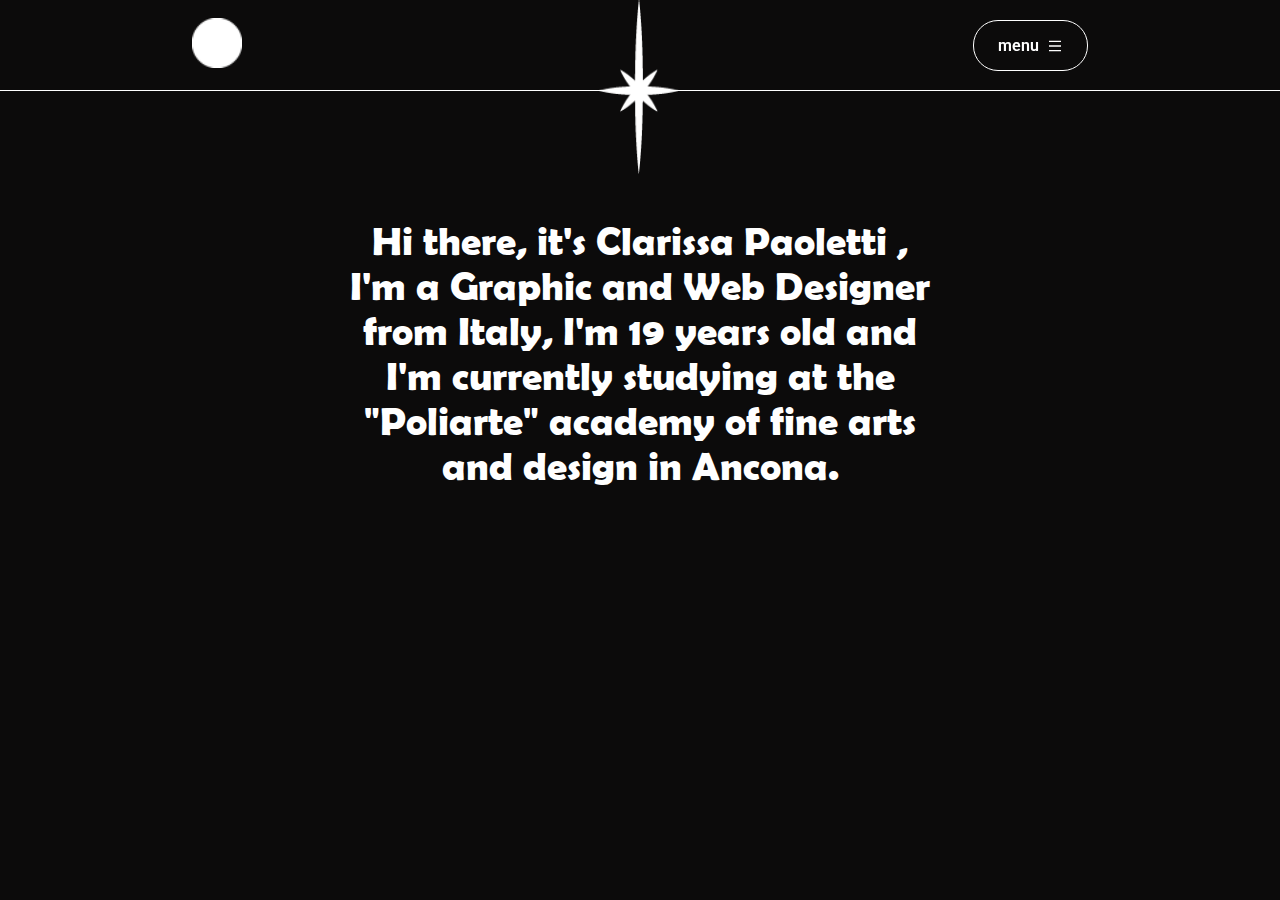
==== about.html @ 239c1c06 "stupid changes" ====
<!DOCTYPE html>
<html lang="en">
<head>
    <meta charset="UTF-8">
    <meta http-equiv="X-UA-Compatible" content="IE=edge">
    <meta name="viewport" content="width=device-width, initial-scale=1.0">
    <link rel="stylesheet" href="css/cissy.css" /> 
    <link rel="stylesheet" href="css/button.css" />     
    <link rel="preconnect" href="https://fonts.googleapis.com">
    <link rel="preconnect" href="https://fonts.gstatic.com" crossorigin>
    <link href="https://fonts.googleapis.com/css2?family=Montserrat:wght@300&family=Roboto:wght@300&display=swap" rel="stylesheet">
    <title>About me</title>
</head>
<nav class="navv">
    <nav class="navbar">
        <div class="logod">
            <a href="index.html">
                <img class="logo" src="images/Risorsa 2.png" alt="logo">
            </a>
        </div>
        <img class="star" src="images/Risorsa 1.png" alt="star">
        <button class="button-28 menu-icon">
            <a class="menu">menu</a>  
            <svg class="burger" xmlns="http://www.w3.org/2000/svg" viewBox="0 0 24 24" width="16" height="16">
                <path d="M3 4H21V6H3V4ZM3 11H21V13H3V11ZM3 18H21V20H3V18Z" fill="rgba(255,255,255,1)"></path>
            </svg>
            <svg class="x" xmlns="http://www.w3.org/2000/svg" viewBox="0 0 24 24" width="19" height="19">
                <path d="M12.0007 10.5865L16.9504 5.63672L18.3646 7.05093L13.4149 12.0007L18.3646 16.9504L16.9504 18.3646L12.0007 13.4149L7.05093 18.3646L5.63672 16.9504L10.5865 12.0007L5.63672 7.05093L7.05093 5.63672L12.0007 10.5865Z" fill="rgba(255,255,255,1)"></path>
            </svg>
        </button>
    </nav>
</nav>   
<body>
    <div class="categories">
        <a href="about.html">
            <img class="cat-images" src="images/about me.png" alt="">
        </a>
        <img class="star2" src="images/Risorsa 1.png" alt="">
        <img class="cat-images" src="images/photography.png" alt="">
        <img class="star2" src="images/Risorsa 1.png" alt="">
        <img class="cat-images" src="images/design_art.png" alt="">
    </div>
<div class="description">
    <h1 class="desc">
        Hi there, it's Clarissa Paoletti  , I'm a Graphic and Web Designer
        from Italy, I'm 19 years old and
        I'm currently studying at the "Poliarte" academy of fine arts and design in Ancona. 
    </h1>
</div>
<script src="js/cissy.js"></script>
</body>
</html>
---- css/cissy.css ----
@font-face {
    font-family: 'berlin';
    src: url(../fonts/Berlin\ Sans\ FB\ Demi\ Bold.ttf);
}
body{
    background-color: #0C0B0B;
    margin: 0;
    color: white;
    overflow: hidden;
}
.navv{
    border-bottom:1px solid white;
    transition: opacity 1s ease-in-out;
    animation: slide-up 0.5s ease-in-out forwards;
}
.navv.active{
    border-bottom: none;
    transform: translateY(100%);
}
.navbar{
    display: flex;
    justify-content: space-between;
    height: 90px;
    margin-left: 12em;
    margin-right: 12em;
}
.logod{
    width: 113.69px;
    display: flex;
    align-self: center;
}
.logo{
    width: 50px;
    height: 50px;
    align-self: center;
}
.star{
    position: relative;
    height: 174px;
    width: 80px;
    justify-self: center;
    animation: slide-up 0.5s ease-in-out forwards;
}
.star.active{
    display: none;
    transform: translateY(100%); 
}

@keyframes slide-up {
    from {
      opacity: 0;
      transform: translateY(100%); /* Start offscreen */
    }
    to {
      opacity: 1;
      transform: translateY(0); /* Move to original position */
    }
  }
.menu{
    display: flex;
    justify-content: center;
    align-items: center;
    transition: transform 0.3s ease;
    animation: slide-up 0.3s ease-in-out forwards; 

}
.menu.active{
    /* transform: rotate(360deg); */
    animation: slide-down 0.3s ease-in-out forwards; 
    transition: transform 0.3s ease;


}
.button-28{
   display: flex !important;
   align-items: center;
   justify-content: center;
   gap: 0.5em;
   /* width: 113px; */
}
.burger{
    fill: black;
    animation: slide-up 0.3s ease-in-out forwards; 
}
.menu-icon.active .burger {
    display: none;
    transition: transform 0.3s ease;
}

.menu-icon.active .x {
    display: inline;
    animation: slide-down 0.3s ease-in-out forwards; 

}
.menu-icon .x{
    display: none;
    transition: transform 0.3s ease;

}


.categories{
    display: none;
    opacity: 0; 
    transform: translateY(-100%);
}

.categories.active{
    position: relative;
    display: flex !important;
    justify-content: center;
    align-items: center;
    gap: 1em;
    margin-top: 2em;
    margin-right: 5em;
    margin-left: 5em;
    cursor:pointer;
    animation: slide-down 1s ease-in-out forwards; 
}

@keyframes slide-down {
    from {
      opacity: 0;
      transform: translateY(-100%);
    }
    to {
      opacity: 1;
      transform: translateY(0);
    }
  }

.cat-images{
    width: 230px;
    height: 550px;
    overflow: hidden;
  transition: transform 0.3s ease-in-out;
}
.cat-images:hover{
    transform: translateY(-30px);
}



.big-logo{
    display: flex;
    justify-content: center;
    align-items: center;
    margin-top: 8em;
    animation: slide-up 1s ease-in-out forwards; 

}
.big-logo.active{
    display: none;
    transform: translateX(-100%);

}

.wrapper{
    display: flex;
    align-items: center;
    justify-content: center;
    margin-top: 7em;
}
.box{
    background: url(../images/DALL·E\ 2023-06-03\ 21.56.06\ -\ wall.png);
    -webkit-backgroud-size:cover;
    background-size: cover;
    background-position: center center;
    height: 400px;
    width: 400px;
    box-shadow: 0 20px 5px 5px rgba(0, 0, 0, 0.2);
    animation: animate 5s ease-in-out infinite;
}

.clari:hover{
    cursor: pointer;
}

.description{
    display: flex;
    justify-content: center;
    align-items: center;
    margin: 5em;
    font-family: 'berlin';
    text-align: center;
    margin-left: 17em ;
    margin-right: 17em ;
    font-size: 20px;
}
@keyframes animate {
    0%{
        border-radius: 60% 40% 30% 70%/60% 30% 70% 40%;
    }
    50%{
        border-radius: 30% 60% 70% 40%/50% 60% 30% 60%;
    }
    100%{
        border-radius: 60% 40% 30% 70%/60% 30% 70% 40%;
    }
}


@media screen and (max-width: 900px) {
    .navbar{
        margin-left: 6em;
        margin-right: 6em;
    }
}
@media screen and (max-width: 650px) {
    .navbar{
        margin-left: 4em;
        margin-right: 4em;
    }
}
@media screen and (max-width: 450px) {
    .navbar{
        margin-left: 3em;
        margin-right: 3em;
    }
    .menu{
        display: none;
    }
    .logod{
        width: 66px;
    }
    .button-28{
        width: 66px;
    }
    .clari{
        width: 350px;
        margin-top: 8em;
    }
    .star2{
        display: none;
    }
    .cat-images{
        width: 100px;
        height: 250px;
    }
    .categories.active{
        margin: 0;
        margin-top: 8em;
    }
}
---- css/button.css ----
.button-28 {
    appearance: none;
    background-color: transparent;
    border: 1px solid white;
    border-radius: 25px ;
    box-sizing: border-box;
    color: white;
    cursor: pointer;
    display: inline-block;
    font-family:'Roboto';
    font-size: 16px;
    font-weight: 600;
    line-height: normal;
    margin: 0;
    outline: none;
    padding: 15px 24px;
    text-align: center;
    text-decoration: none;
    transition: all 300ms cubic-bezier(.23, 1, 0.32, 1);
    user-select: none;
    -webkit-user-select: none;
    touch-action: manipulation;
    will-change: transform;
    align-self: center;
  }
  
  .button-28:disabled {
    pointer-events: none;
  }
  
  .button-28:hover {
    color: #fff;
    background-color: #1A1A1A;
    box-shadow: rgba(0, 0, 0, 0.25) 0 8px 15px;
    transform: translateY(-2px);
  }
  
  .button-28:active {
    box-shadow: none;
    transform: translateY(0);
  }
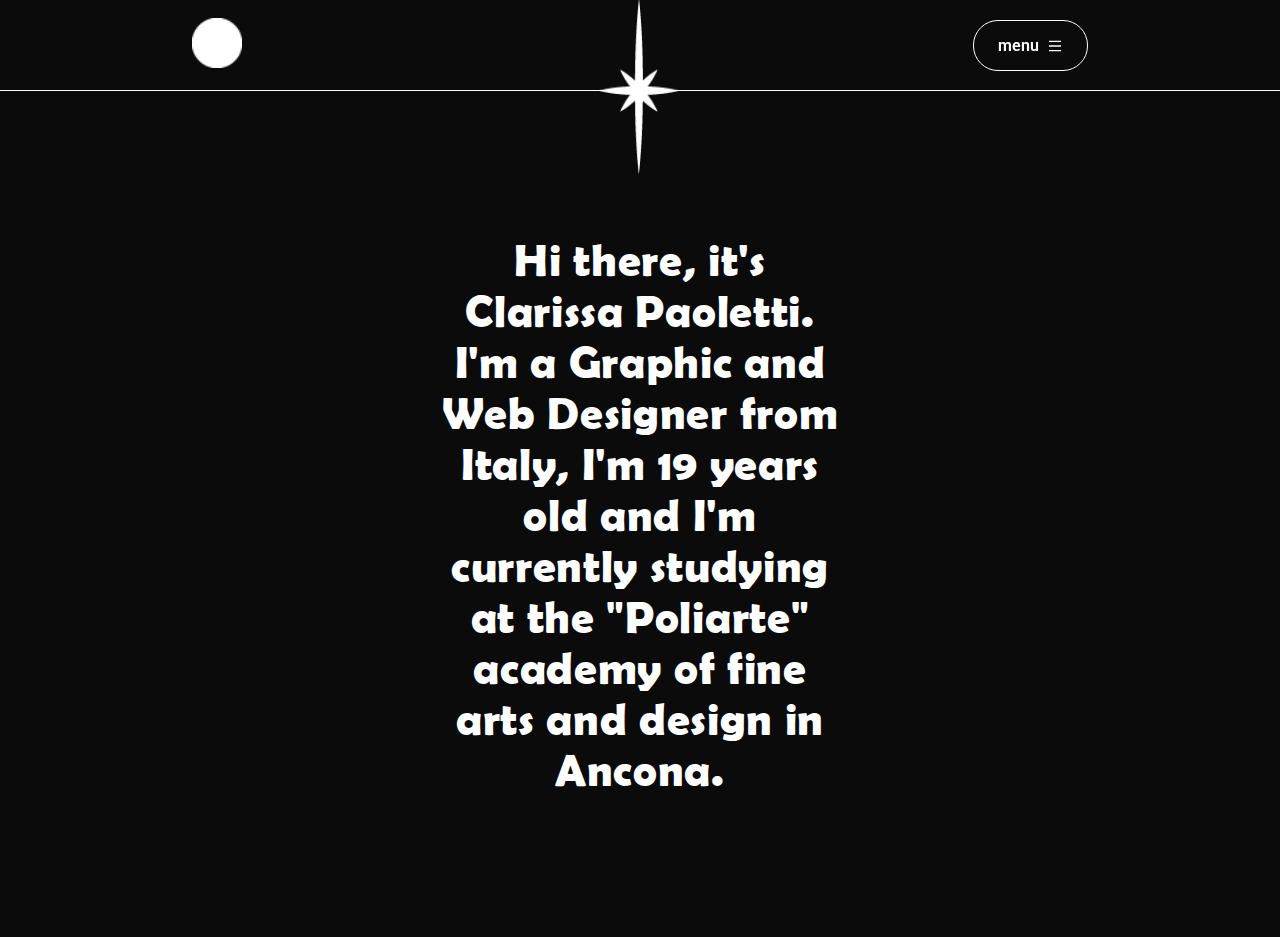
==== commit 0cc3d4f0: "cum" ====
--- a/about.html
+++ b/about.html
@@ -42,7 +42,7 @@
     </div>
 <div class="description">
     <h1 class="desc">
-        Hi there, it's Clarissa Paoletti  , I'm a Graphic and Web Designer
+        Hi there, it's Clarissa Paoletti. I'm a Graphic and Web Designer
         from Italy, I'm 19 years old and
         I'm currently studying at the "Poliarte" academy of fine arts and design in Ancona. 
     </h1>
--- a/css/cissy.css
+++ b/css/cissy.css
@@ -183,9 +183,10 @@
     margin: 5em;
     font-family: 'berlin';
     text-align: center;
-    margin-left: 17em ;
-    margin-right: 17em ;
-    font-size: 20px;
+    margin-left: 19.1em ;
+    margin-right: 19.1em ;
+    font-size: 22.5px;
+    letter-spacing: 0.03em;
 }
 @keyframes animate {
     0%{
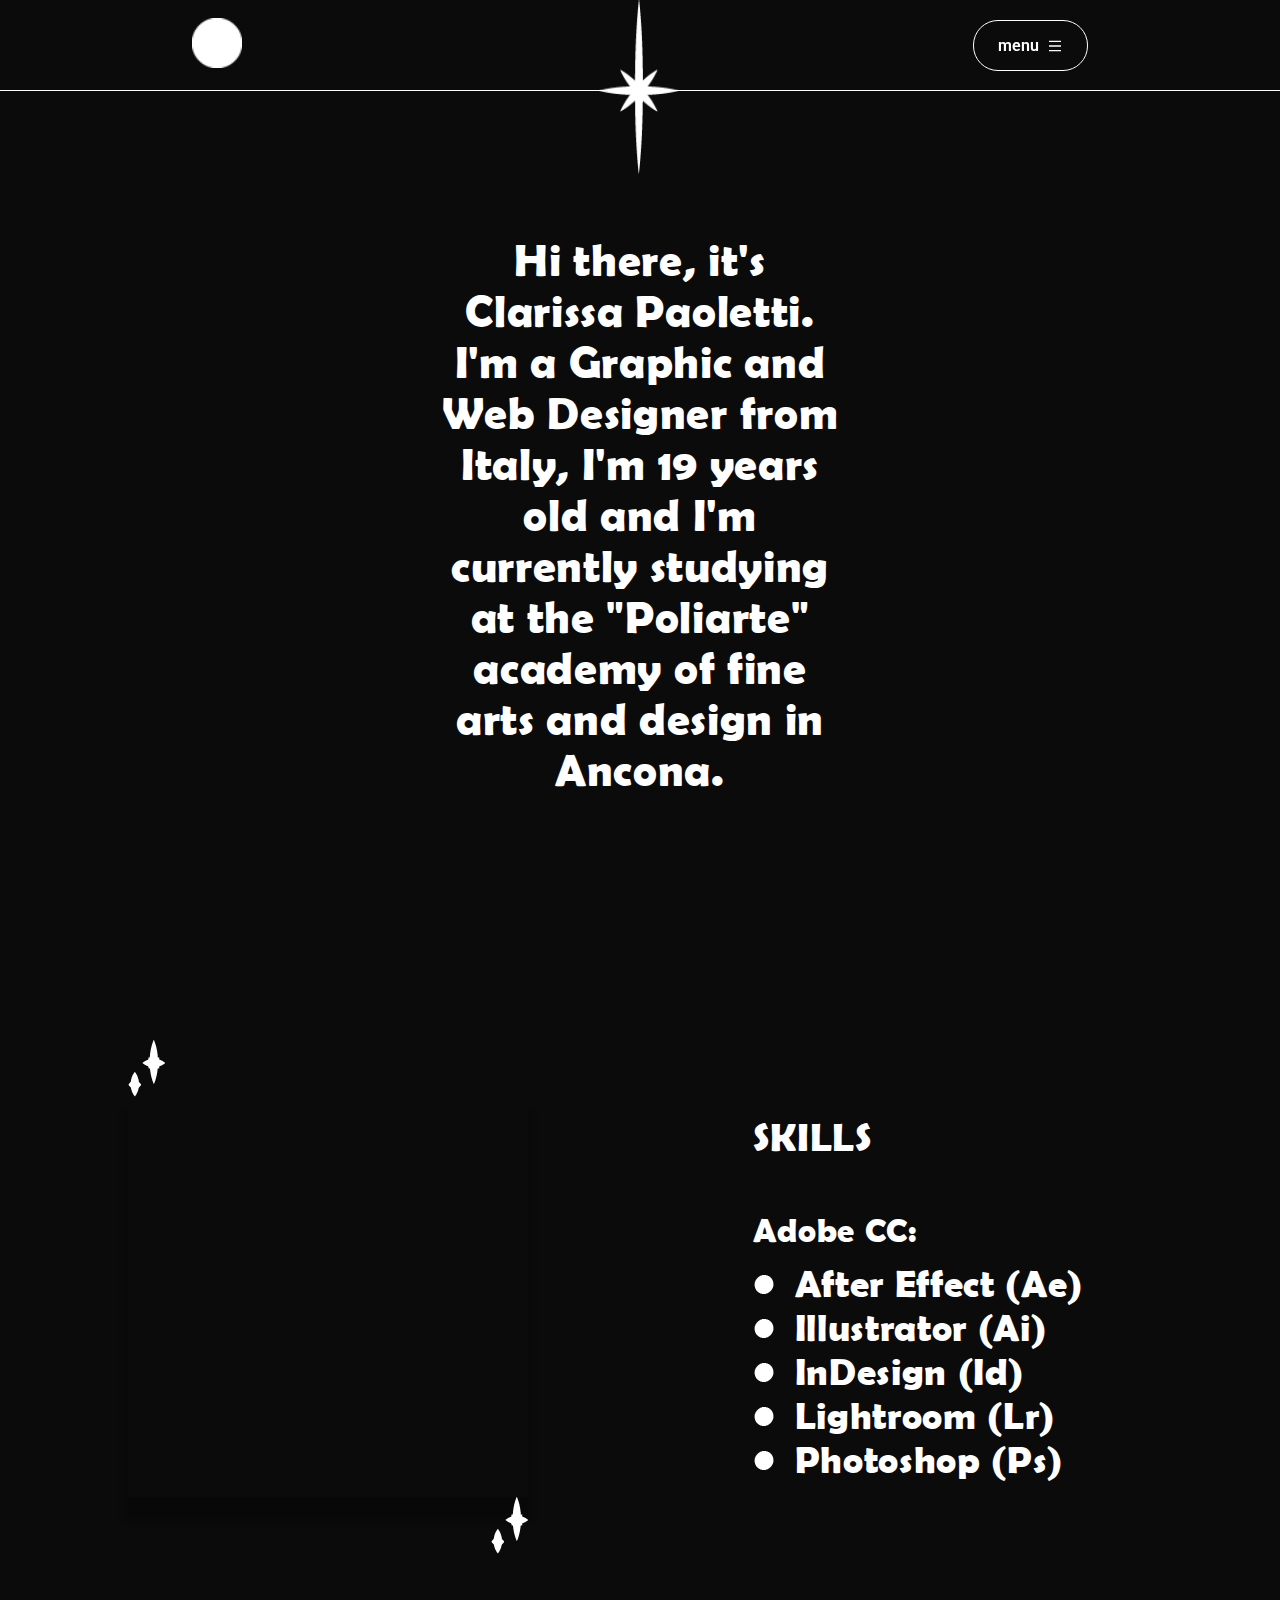
==== commit 829c6c96: "sdfsd" ====
--- a/about.html
+++ b/about.html
@@ -46,6 +46,41 @@
         from Italy, I'm 19 years old and
         I'm currently studying at the "Poliarte" academy of fine arts and design in Ancona. 
     </h1>
+    <div class="details">
+        <div class="wrapper">
+            <img src="images/Risorsa 8.png" class="little-star1">
+            <div class="box"></div>
+            <img src="images/Risorsa 8.png" class="little-star2">
+        </div>
+        <div class="detail">
+            <h1 class="nomargin skills">SKILLS</h1>
+            <h2 class="nomargin">Adobe CC:</h2>
+            <div class="list">
+                <div class="ae">
+                    <img src="images/Risorsa 11.png" alt="">
+                    <h4 class="nomargin">After Effect (Ae) </h4>
+                </div>
+                <div class="ae">
+                    <img src="images/Risorsa 11.png" alt="">
+                    <h4 class="nomargin">Illustrator (Ai)</h4>
+                </div>
+                <div class="ae">
+                    <img src="images/Risorsa 11.png" alt="">
+                    <h4 class="nomargin">InDesign (Id)</h4>
+                </div>
+                <div class="ae">
+                    <img src="images/Risorsa 11.png" alt="">
+                    <h4 class="nomargin">Lightroom (Lr)</h4>
+                </div>
+                <div class="ae">
+                    <img src="images/Risorsa 11.png" alt="">
+                    <h4 class="nomargin">Photoshop (Ps)</h4>
+                </div>
+
+            </div>
+        </div>
+
+    </div>
 </div>
 <script src="js/cissy.js"></script>
 </body>
--- a/css/cissy.css
+++ b/css/cissy.css
@@ -6,7 +6,7 @@
     background-color: #0C0B0B;
     margin: 0;
     color: white;
-    overflow: hidden;
+    /* overflow: hidden; */
 }
 .navv{
     border-bottom:1px solid white;
@@ -159,7 +159,7 @@
     display: flex;
     align-items: center;
     justify-content: center;
-    margin-top: 7em;
+    flex-direction: column;
 }
 .box{
     background: url(../images/DALL·E\ 2023-06-03\ 21.56.06\ -\ wall.png);
@@ -174,10 +174,12 @@
 
 .clari:hover{
     cursor: pointer;
+
 }
 
 .description{
     display: flex;
+    flex-direction: column;
     justify-content: center;
     align-items: center;
     margin: 5em;
@@ -187,7 +189,9 @@
     margin-right: 19.1em ;
     font-size: 22.5px;
     letter-spacing: 0.03em;
-}
+    
+}
+
 @keyframes animate {
     0%{
         border-radius: 60% 40% 30% 70%/60% 30% 70% 40%;
@@ -200,6 +204,49 @@
     }
 }
 
+.details{
+    display: flex;
+    /* background-color: blue; */
+    justify-content: center;
+    align-items: center;
+    gap: 10em;
+    margin-top: 7em;
+    height: 70vh;
+}
+.detail{
+    /* background-color: red; */
+    display: flex;
+    flex-direction: column;
+    justify-content: center;
+    align-items: left;
+    gap: 0.5em;
+    text-align: left;
+    min-width: 400px;
+}
+.nomargin{
+    margin: 0;
+    padding: 0;
+}
+.little-star1{
+    align-self: first baseline;
+}
+.little-star2{
+    align-self: last baseline;
+}
+.skills{
+    margin-bottom: 1em;
+    font-size: 40px;
+}
+.list{
+    display: flex;
+    flex-direction: column;
+}
+.ae{
+    display: flex;
+    align-items: center;
+    gap: 0.5em; 
+    font-size: 38px;   
+}
 
 @media screen and (max-width: 900px) {
     .navbar{
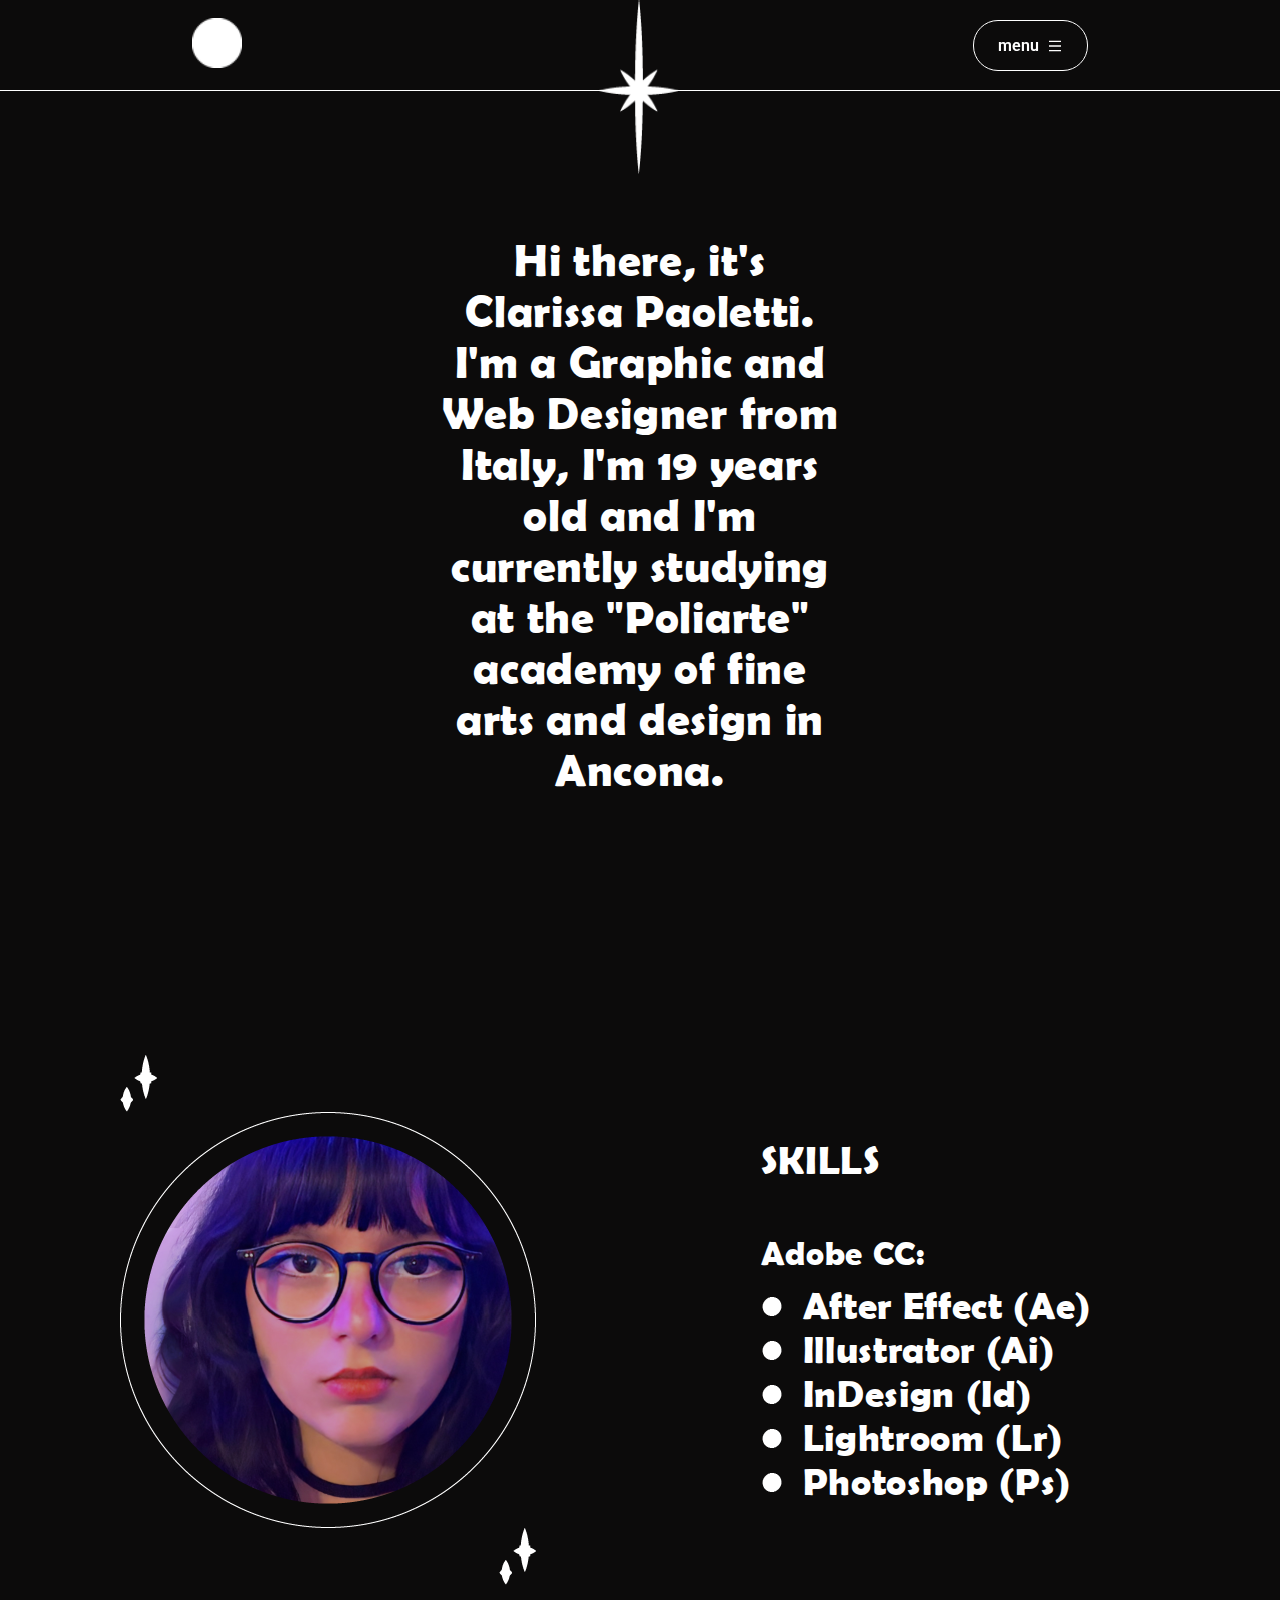
==== commit 6b878bdf: "psycho" ====
--- a/about.html
+++ b/about.html
@@ -49,7 +49,8 @@
     <div class="details">
         <div class="wrapper">
             <img src="images/Risorsa 8.png" class="little-star1">
-            <div class="box"></div>
+            <!-- <div class="box"></div> -->
+            <img src="images/Risorsa 10 (2).png" alt="">
             <img src="images/Risorsa 8.png" class="little-star2">
         </div>
         <div class="detail">
--- a/css/cissy.css
+++ b/css/cissy.css
@@ -162,7 +162,7 @@
     flex-direction: column;
 }
 .box{
-    background: url(../images/DALL·E\ 2023-06-03\ 21.56.06\ -\ wall.png);
+    background: url(../images/cissy.jpg);
     -webkit-backgroud-size:cover;
     background-size: cover;
     background-position: center center;
@@ -210,7 +210,7 @@
     justify-content: center;
     align-items: center;
     gap: 10em;
-    margin-top: 7em;
+    margin-top: 8em;
     height: 70vh;
 }
 .detail{
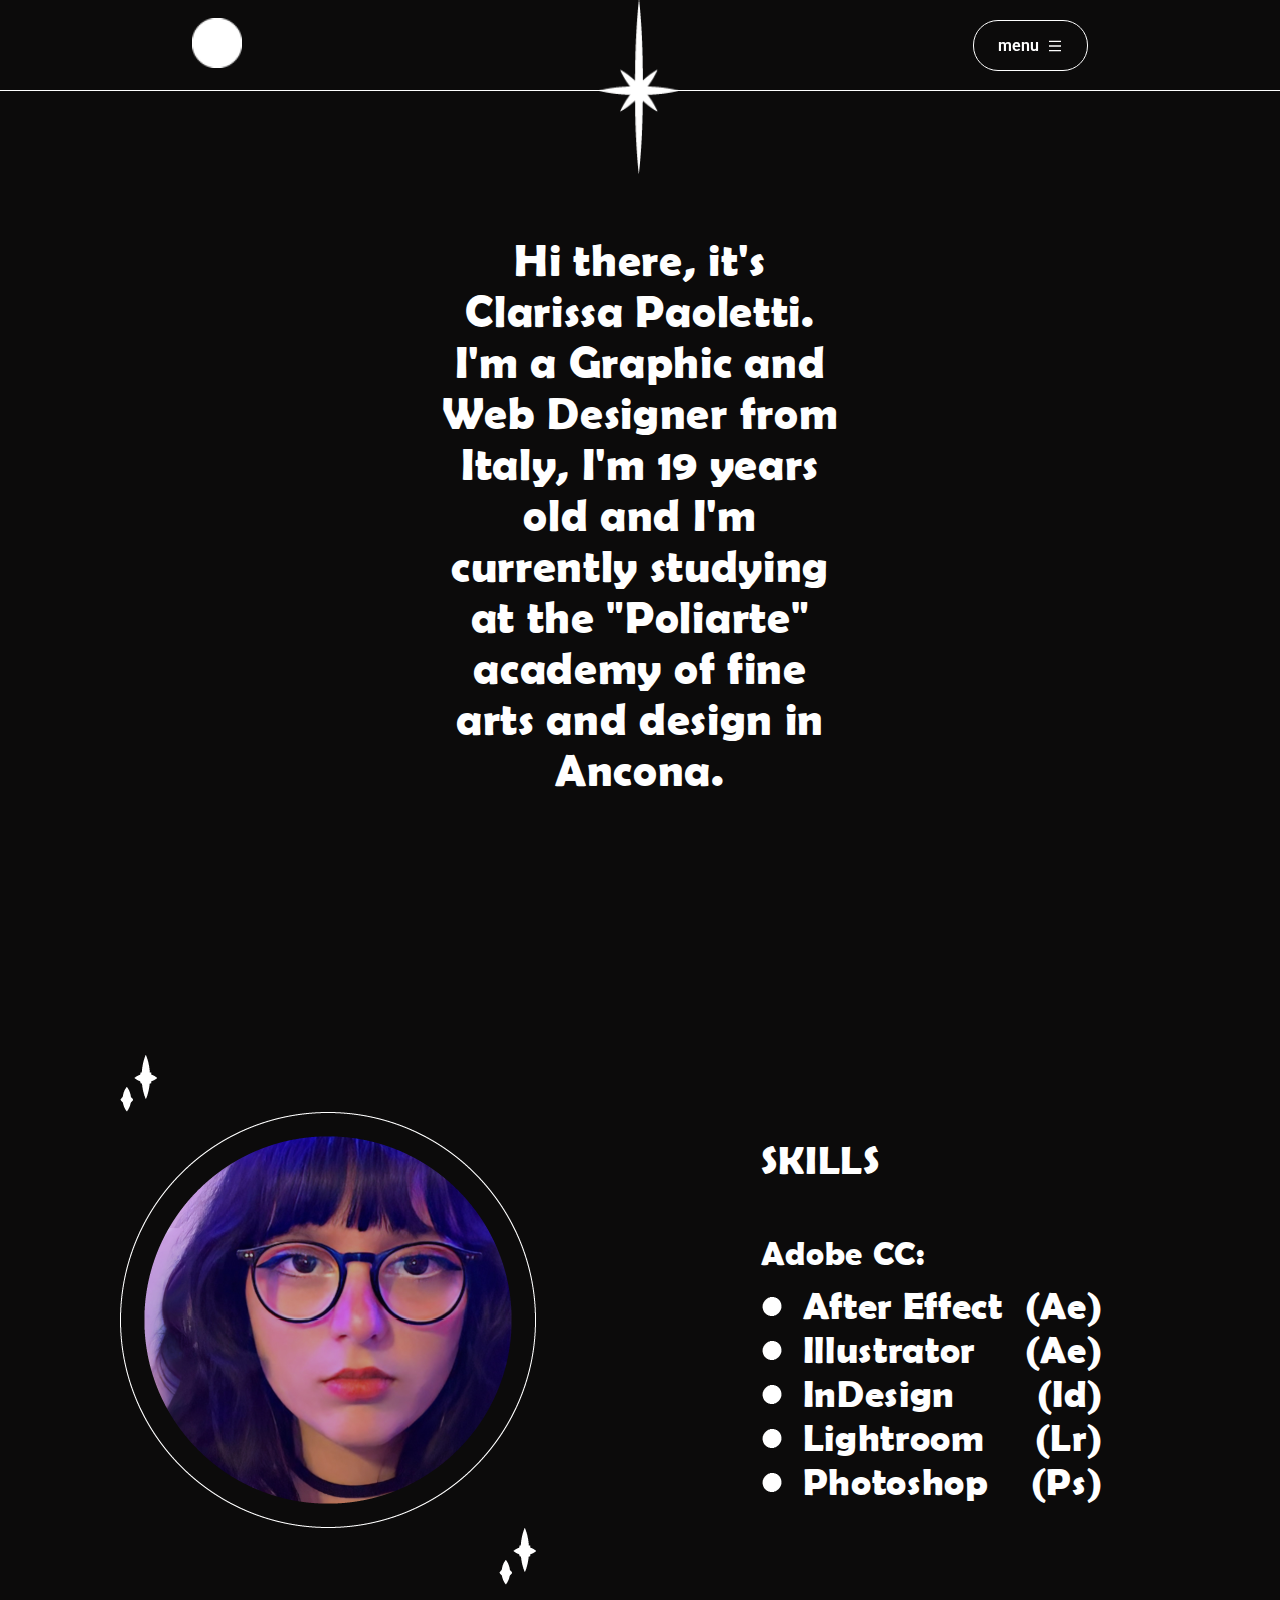
==== commit 14fe9008: "fix" ====
--- a/about.html
+++ b/about.html
@@ -59,23 +59,38 @@
             <div class="list">
                 <div class="ae">
                     <img src="images/Risorsa 11.png" alt="">
-                    <h4 class="nomargin">After Effect (Ae) </h4>
+                    <div class="skill">
+                        <h4 class="nomargin ">After Effect  </h4>
+                        <h4 class="nomargin ">(Ae)</h4>
+                    </div>
                 </div>
                 <div class="ae">
                     <img src="images/Risorsa 11.png" alt="">
-                    <h4 class="nomargin">Illustrator (Ai)</h4>
+                    <div class="skill">
+                        <h4 class="nomargin ">Illustrator</h4>
+                        <h4 class="nomargin ">(Ae)</h4>
+                    </div>
                 </div>
                 <div class="ae">
                     <img src="images/Risorsa 11.png" alt="">
-                    <h4 class="nomargin">InDesign (Id)</h4>
+                    <div class="skill">
+                        <h4 class="nomargin ">InDesign</h4>
+                        <h4 class="nomargin ">(Id)</h4>
+                    </div>
                 </div>
                 <div class="ae">
                     <img src="images/Risorsa 11.png" alt="">
-                    <h4 class="nomargin">Lightroom (Lr)</h4>
+                    <div class="skill">
+                        <h4 class="nomargin ">Lightroom</h4>
+                        <h4 class="nomargin ">(Lr)</h4>
+                    </div>
                 </div>
                 <div class="ae">
                     <img src="images/Risorsa 11.png" alt="">
-                    <h4 class="nomargin">Photoshop (Ps)</h4>
+                    <div class="skill">
+                        <h4 class="nomargin ">Photoshop</h4>
+                        <h4 class="nomargin ">(Ps)</h4>
+                    </div>
                 </div>
 
             </div>
--- a/css/cissy.css
+++ b/css/cissy.css
@@ -192,6 +192,8 @@
     
 }
 
+
+
 @keyframes animate {
     0%{
         border-radius: 60% 40% 30% 70%/60% 30% 70% 40%;
@@ -244,8 +246,13 @@
 .ae{
     display: flex;
     align-items: center;
-    gap: 0.5em; 
     font-size: 38px;   
+    gap: 0.5em;
+}
+.skill{
+    display: flex;
+    justify-content: space-between;
+    width: 300px;
 }
 
 @media screen and (max-width: 900px) {
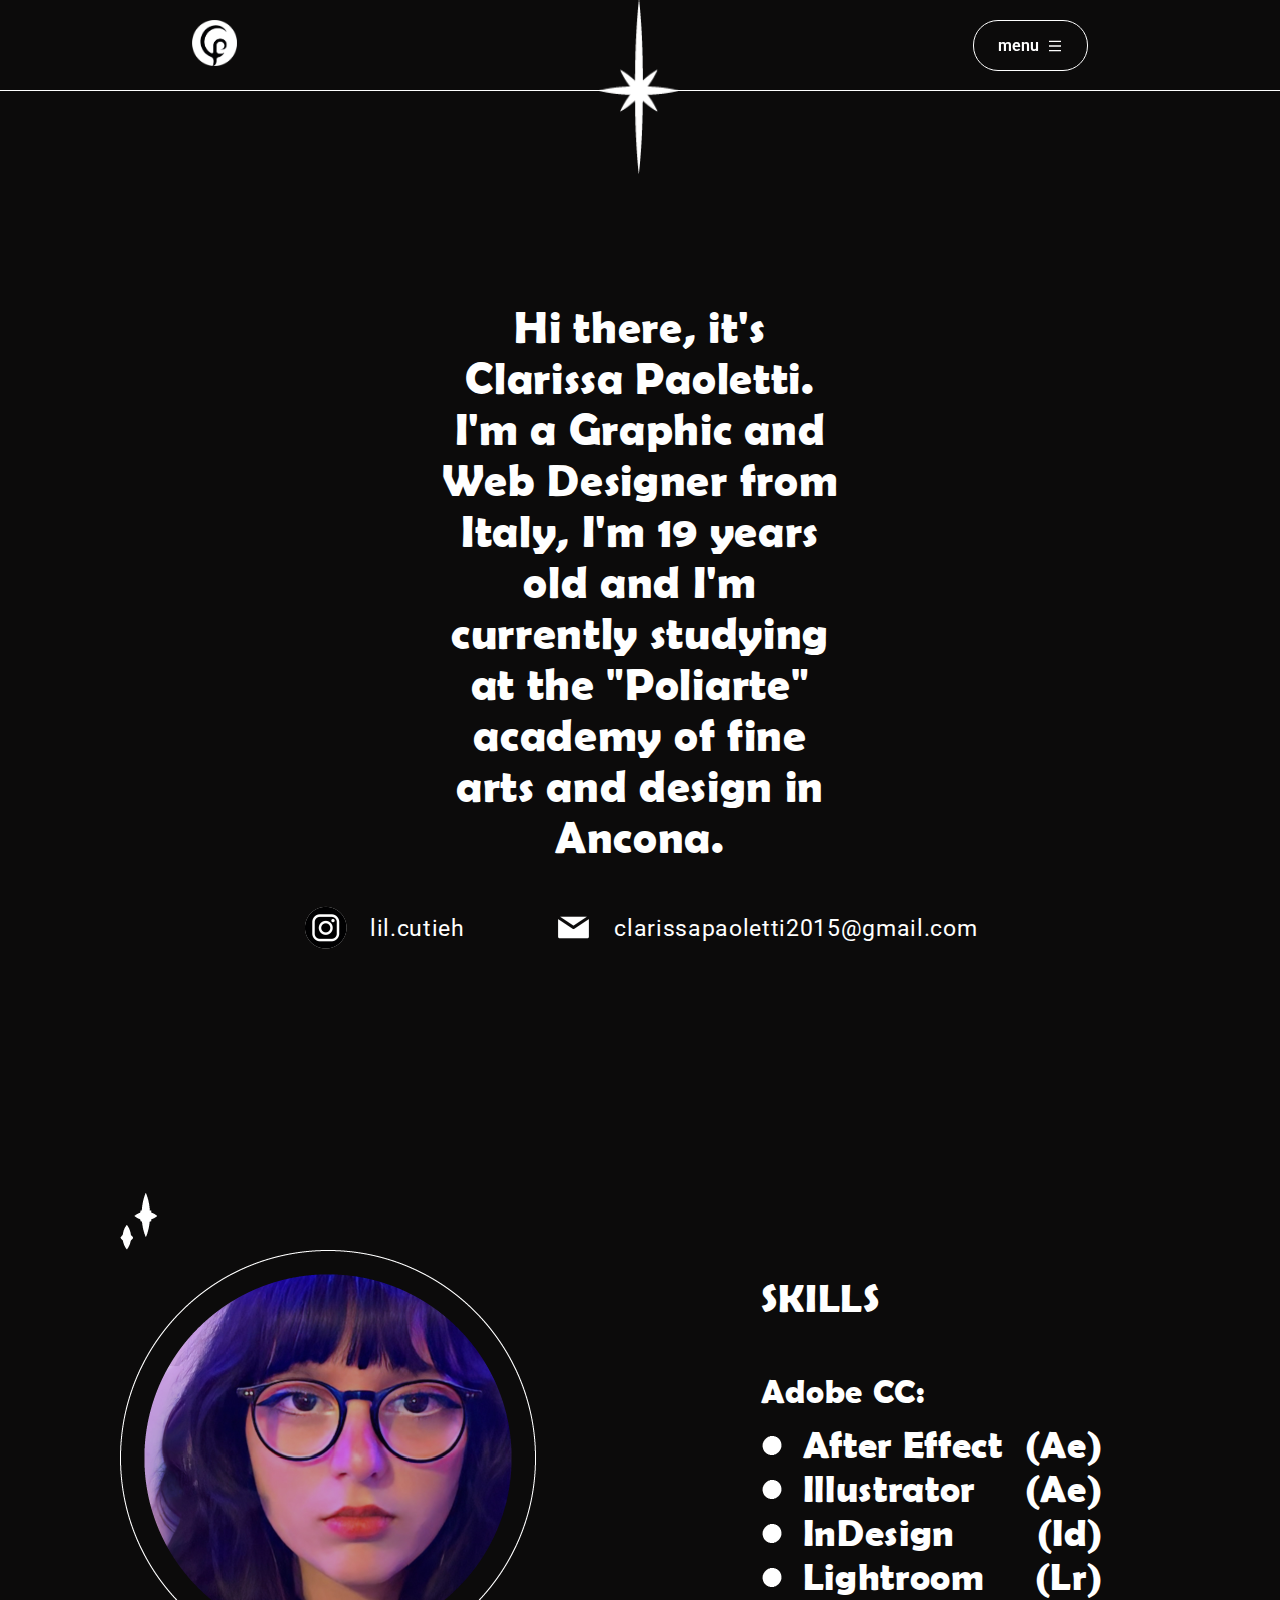
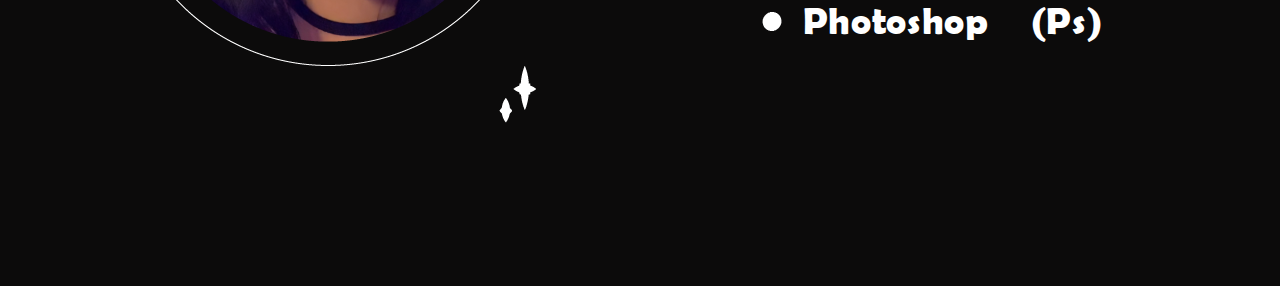
==== commit 73eac166: "socials" ====
--- a/about.html
+++ b/about.html
@@ -15,19 +15,25 @@
     <nav class="navbar">
         <div class="logod">
             <a href="index.html">
-                <img class="logo" src="images/Risorsa 2.png" alt="logo">
+                <img class="logo" src="images/Risorsa 13.png" alt="logo">
             </a>
         </div>
         <img class="star" src="images/Risorsa 1.png" alt="star">
-        <button class="button-28 menu-icon">
-            <a class="menu">menu</a>  
-            <svg class="burger" xmlns="http://www.w3.org/2000/svg" viewBox="0 0 24 24" width="16" height="16">
-                <path d="M3 4H21V6H3V4ZM3 11H21V13H3V11ZM3 18H21V20H3V18Z" fill="rgba(255,255,255,1)"></path>
-            </svg>
-            <svg class="x" xmlns="http://www.w3.org/2000/svg" viewBox="0 0 24 24" width="19" height="19">
-                <path d="M12.0007 10.5865L16.9504 5.63672L18.3646 7.05093L13.4149 12.0007L18.3646 16.9504L16.9504 18.3646L12.0007 13.4149L7.05093 18.3646L5.63672 16.9504L10.5865 12.0007L5.63672 7.05093L7.05093 5.63672L12.0007 10.5865Z" fill="rgba(255,255,255,1)"></path>
-            </svg>
-        </button>
+        <div class="rightnav">
+            <button class="button-28 menu-icon">
+                <a class="menu">menu</a>  
+                <svg class="burger" xmlns="http://www.w3.org/2000/svg" viewBox="0 0 24 24" width="16" height="16">
+                    <path d="M3 4H21V6H3V4ZM3 11H21V13H3V11ZM3 18H21V20H3V18Z" fill="rgba(255,255,255,1)"></path>
+                </svg>
+                <svg class="x" xmlns="http://www.w3.org/2000/svg" viewBox="0 0 24 24" width="19" height="19">
+                    <path d="M12.0007 10.5865L16.9504 5.63672L18.3646 7.05093L13.4149 12.0007L18.3646 16.9504L16.9504 18.3646L12.0007 13.4149L7.05093 18.3646L5.63672 16.9504L10.5865 12.0007L5.63672 7.05093L7.05093 5.63672L12.0007 10.5865Z" fill="rgba(255,255,255,1)"></path>
+                </svg>
+            </button>
+            <!-- <a class="socials" target="_blank" href="https://www.instagram.com/lil.cutieh.priv/">
+                <img src="images/insta.png" alt="ig" >
+            </a>
+            <img src="images/mail.png" alt="mail" class="socials"> -->
+        </div>
     </nav>
 </nav>   
 <body>
@@ -36,16 +42,28 @@
             <img class="cat-images" src="images/about me.png" alt="">
         </a>
         <img class="star2" src="images/Risorsa 1.png" alt="">
-        <img class="cat-images" src="images/photography.png" alt="">
+        <a href="photography.html">
+            <img class="cat-images" src="images/photography.png" alt="">
+        </a>
         <img class="star2" src="images/Risorsa 1.png" alt="">
         <img class="cat-images" src="images/design_art.png" alt="">
     </div>
-<div class="description">
-    <h1 class="desc">
-        Hi there, it's Clarissa Paoletti. I'm a Graphic and Web Designer
-        from Italy, I'm 19 years old and
-        I'm currently studying at the "Poliarte" academy of fine arts and design in Ancona. 
-    </h1>
+    <div class="description big-logo">
+        <h1 class="desc">
+            Hi there, it's Clarissa Paoletti. I'm a Graphic and Web Designer
+            from Italy, I'm 19 years old and
+            I'm currently studying at the "Poliarte" academy of fine arts and design in Ancona. 
+        </h1>
+        <div class="socials">
+            <div class="social">
+                <img src="images/insta.png" class="social" >
+                <p>lil.cutieh</p>
+            </div>
+            <div class="social">
+                <img src="images/mail.png" class="social">
+                <p>clarissapaoletti2015@gmail.com</p>
+            </div>
+        </div>
     <div class="details">
         <div class="wrapper">
             <img src="images/Risorsa 8.png" class="little-star1">
--- a/css/cissy.css
+++ b/css/cissy.css
@@ -1,12 +1,15 @@
 @font-face {
     font-family: 'berlin';
     src: url(../fonts/Berlin\ Sans\ FB\ Demi\ Bold.ttf);
+}
+@font-face {
+    font-family: 'lemon';
+    src: url(../fonts/LEMONMILK-Medium.otf);
 }
 body{
     background-color: #0C0B0B;
     margin: 0;
     color: white;
-    /* overflow: hidden; */
 }
 .navv{
     border-bottom:1px solid white;
@@ -19,33 +22,52 @@
 }
 .navbar{
     display: flex;
+    height: 90px;
     justify-content: space-between;
-    height: 90px;
     margin-left: 12em;
     margin-right: 12em;
 }
+.rightnav{
+    display: flex;
+    align-self: center;
+    gap: 1.5em;
+    align-items: center;
+    cursor: pointer;
+}
 .logod{
     width: 113.69px;
     display: flex;
     align-self: center;
 }
 .logo{
-    width: 50px;
-    height: 50px;
+    width: 40%;
     align-self: center;
 }
 .star{
     position: relative;
     height: 174px;
     width: 80px;
-    justify-self: center;
+    justify-self: center !important;
     animation: slide-up 0.5s ease-in-out forwards;
 }
 .star.active{
     display: none;
     transform: translateY(100%); 
 }
-
+.socials{
+    display: flex;
+    justify-content: center;
+    align-items: center;
+    gap: 4em;
+    font-family: 'roboto';
+    /* color: #C5C5C5; */
+}
+.social{
+    display: flex;
+    justify-content: center;
+    align-items: center;
+    gap: 1em;
+}
 @keyframes slide-up {
     from {
       opacity: 0;
@@ -254,7 +276,61 @@
     justify-content: space-between;
     width: 300px;
 }
-
+.big-logo{
+    display: flex;
+        /* justify-content: center; */
+        /* align-items: center; */
+        margin-top: 8em;
+    animation: slide-up 1s ease-in-out forwards; 
+
+}
+.big-logo.active{
+    display: none;
+    transform: translateX(-100%);
+
+}
+.photography{
+    font-family: 'lemon';
+    display: flex;
+    flex-direction: column;
+    margin-bottom: 5em;
+}
+.ph{
+    font-size: 50px;
+    letter-spacing: 0.1em;
+    margin: 0;
+
+}
+.pictures{
+    display: flex;
+    flex-wrap: wrap;
+    justify-content: center;
+    margin-top: 5em;
+    margin-left:5em;
+    margin-right: 5em;
+    gap: 5em;
+}
+.pictures2{
+    display: flex;
+    justify-content: center;
+    margin-top: 5em;
+    margin-left:5em;
+    margin-right: 5em;
+    gap: 5em;
+}
+.pics{
+    width: 500px;
+    height: 300px;
+    border: 4px solid #C5C5C5;
+}
+.pics2{
+    width: 300px;
+    height: 450px;
+    border: 4px solid #C5C5C5;
+}
+.top{
+    margin-top: 4em;
+}
 @media screen and (max-width: 900px) {
     .navbar{
         margin-left: 6em;
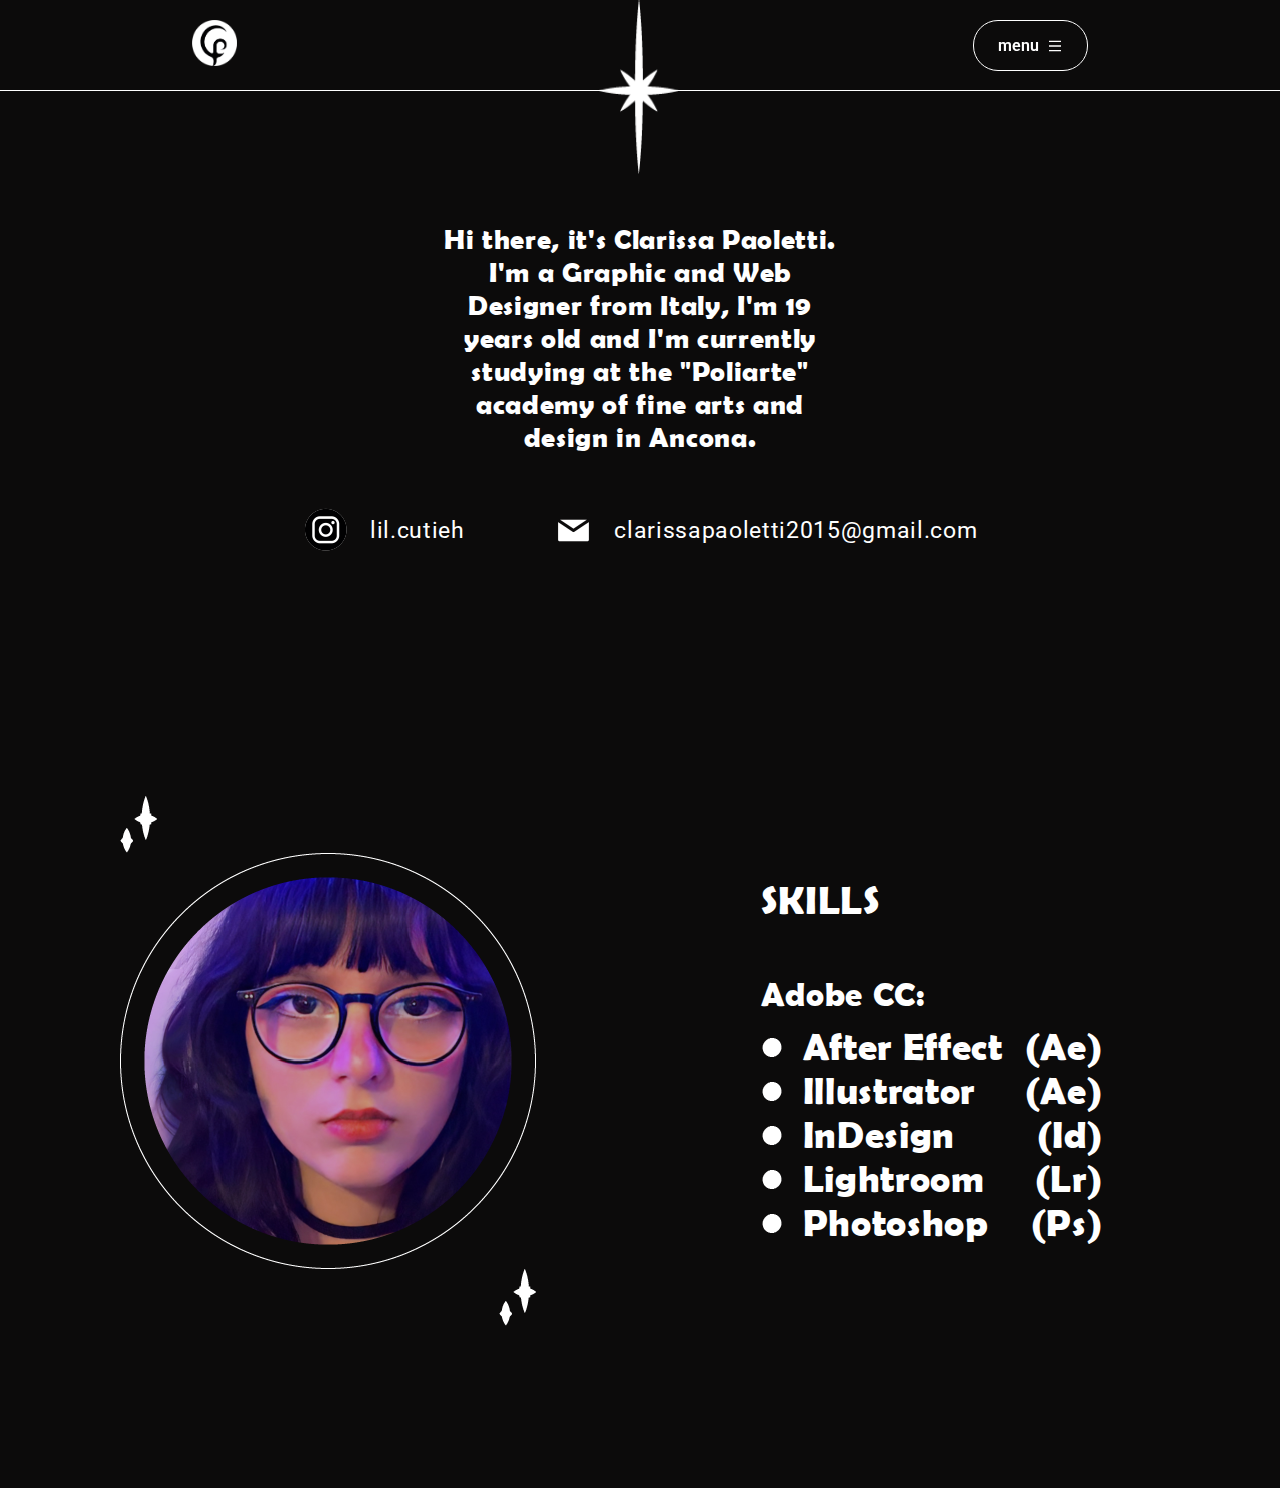
==== commit e0f893bc: "des" ====
--- a/about.html
+++ b/about.html
@@ -29,10 +29,6 @@
                     <path d="M12.0007 10.5865L16.9504 5.63672L18.3646 7.05093L13.4149 12.0007L18.3646 16.9504L16.9504 18.3646L12.0007 13.4149L7.05093 18.3646L5.63672 16.9504L10.5865 12.0007L5.63672 7.05093L7.05093 5.63672L12.0007 10.5865Z" fill="rgba(255,255,255,1)"></path>
                 </svg>
             </button>
-            <!-- <a class="socials" target="_blank" href="https://www.instagram.com/lil.cutieh.priv/">
-                <img src="images/insta.png" alt="ig" >
-            </a>
-            <img src="images/mail.png" alt="mail" class="socials"> -->
         </div>
     </nav>
 </nav>   
@@ -46,7 +42,9 @@
             <img class="cat-images" src="images/photography.png" alt="">
         </a>
         <img class="star2" src="images/Risorsa 1.png" alt="">
-        <img class="cat-images" src="images/design_art.png" alt="">
+        <a href="design.html">
+            <img class="cat-images" src="images/design_art.png" alt="">
+        </a>
     </div>
     <div class="description big-logo">
         <h1 class="desc">
@@ -67,7 +65,6 @@
     <div class="details">
         <div class="wrapper">
             <img src="images/Risorsa 8.png" class="little-star1">
-            <!-- <div class="box"></div> -->
             <img src="images/Risorsa 10 (2).png" alt="">
             <img src="images/Risorsa 8.png" class="little-star2">
         </div>
--- a/css/cissy.css
+++ b/css/cissy.css
@@ -56,15 +56,17 @@
 }
 .socials{
     display: flex;
-    justify-content: center;
-    align-items: center;
+    flex-direction: row !important;
+    /* justify-content: center;
+    align-items: center; */
     gap: 4em;
     font-family: 'roboto';
     /* color: #C5C5C5; */
+    margin-top: 1em;
 }
 .social{
     display: flex;
-    justify-content: center;
+    /* justify-content: center; */
     align-items: center;
     gap: 1em;
 }
@@ -139,7 +141,9 @@
     cursor:pointer;
     animation: slide-down 1s ease-in-out forwards; 
 }
-
+.designs2{
+    display: flex;
+}
 @keyframes slide-down {
     from {
       opacity: 0;
@@ -211,7 +215,7 @@
     margin-right: 19.1em ;
     font-size: 22.5px;
     letter-spacing: 0.03em;
-    
+    margin-top: 5em !important;
 }
 
 
@@ -322,14 +326,42 @@
     width: 500px;
     height: 300px;
     border: 4px solid #C5C5C5;
+    animation: slide-up 2s ease-in-out forwards;
 }
 .pics2{
     width: 300px;
     height: 450px;
     border: 4px solid #C5C5C5;
+    animation: slide-up 2s ease-in-out forwards;
 }
 .top{
     margin-top: 4em;
+}
+.design{
+    font-family: 'lemon';
+    display: flex;
+    flex-direction: column;
+    justify-content: center;
+    align-items: center;
+}
+.face{
+    margin-top: 1em;
+}
+.designs{
+    margin-top: 5em;
+    display: flex;
+    justify-content: center;
+    gap: 11em;
+}
+.des{
+    display: flex;
+    flex-direction: column;
+    width: 500px;
+}
+.desc{
+    font-family: 'berlin';
+    font-size: 28px;
+    /* text-align: center; */
 }
 @media screen and (max-width: 900px) {
     .navbar{
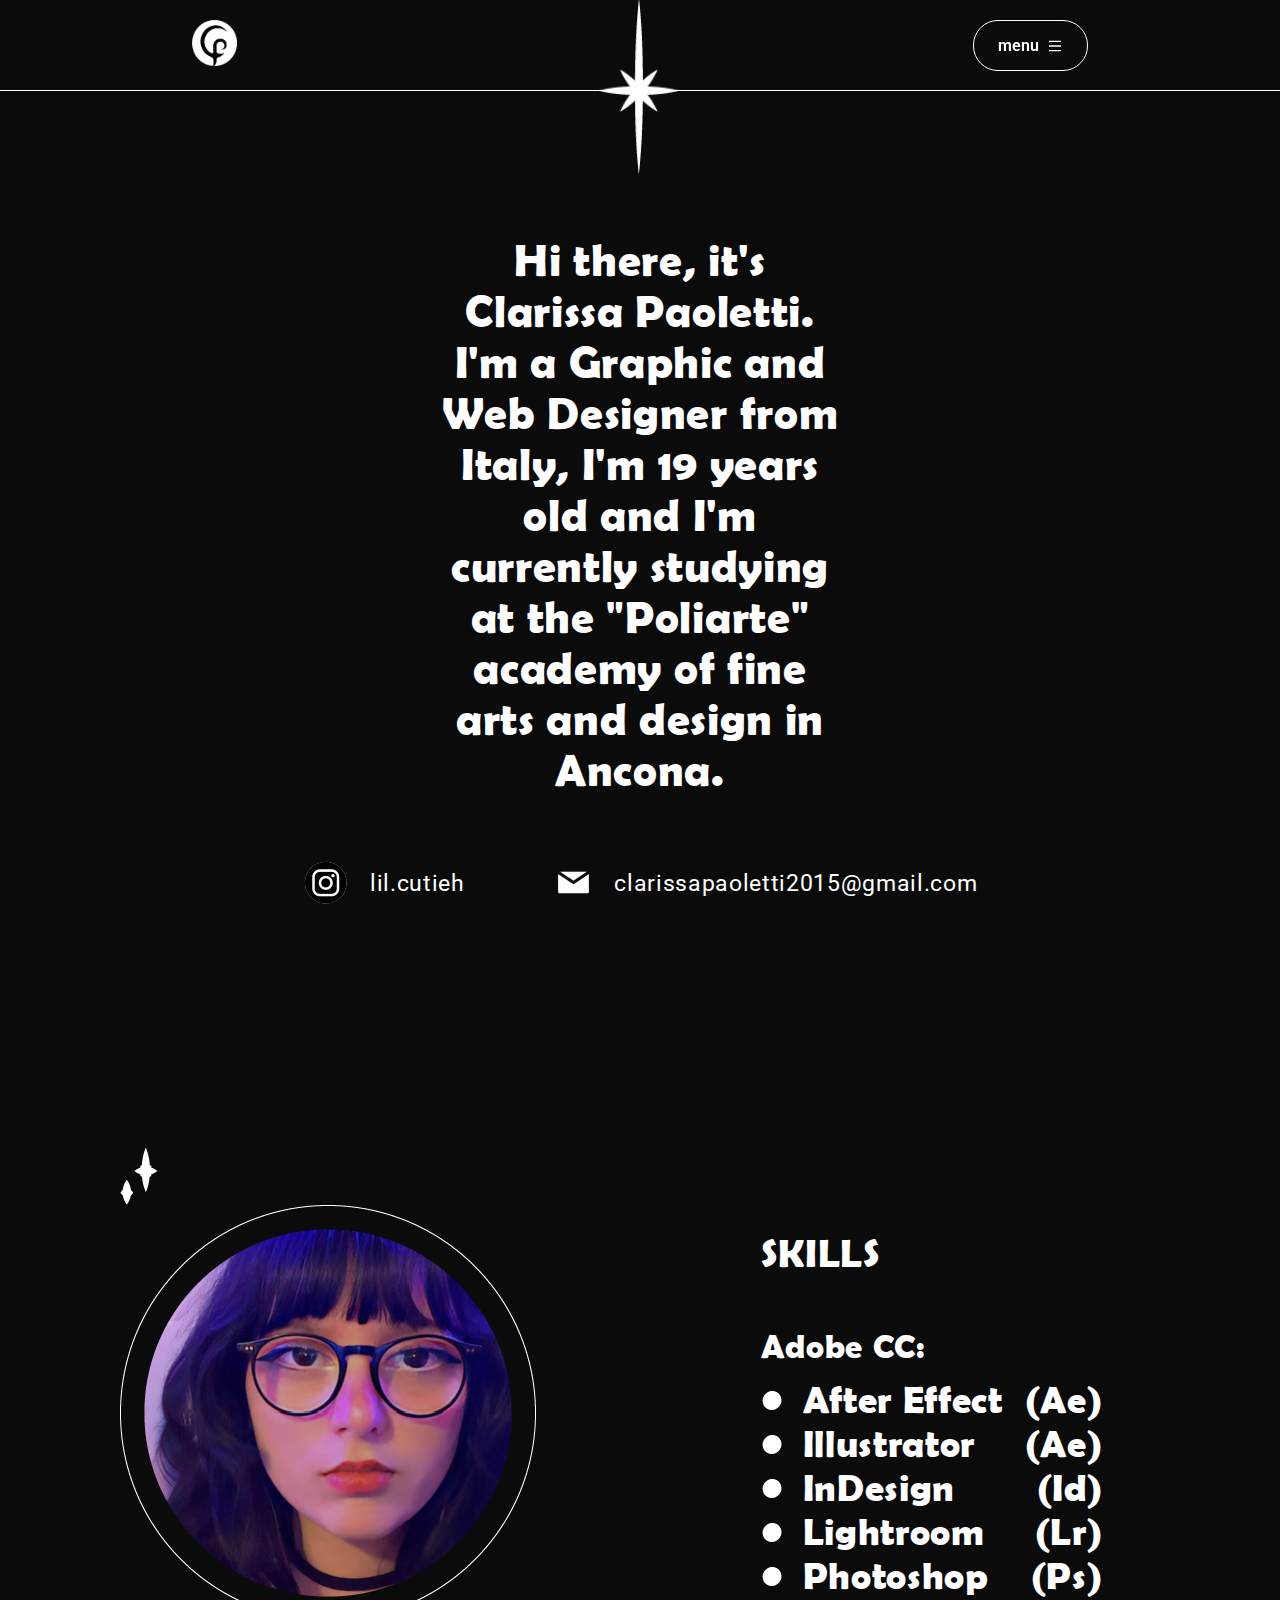
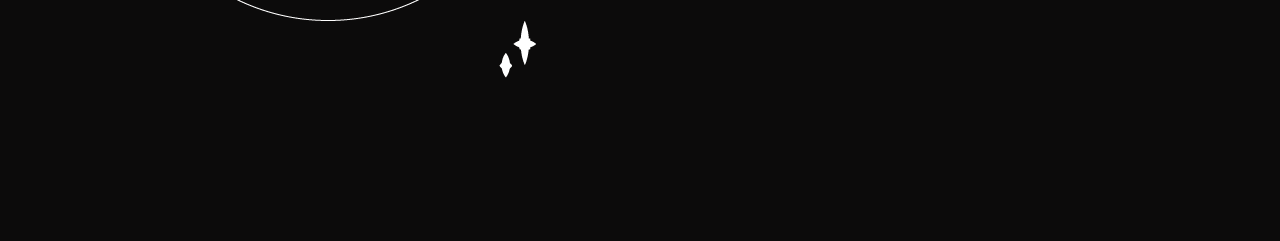
==== commit 1c11695d: "fix" ====
--- a/about.html
+++ b/about.html
@@ -47,14 +47,16 @@
         </a>
     </div>
     <div class="description big-logo">
-        <h1 class="desc">
+        <h1>
             Hi there, it's Clarissa Paoletti. I'm a Graphic and Web Designer
             from Italy, I'm 19 years old and
             I'm currently studying at the "Poliarte" academy of fine arts and design in Ancona. 
         </h1>
         <div class="socials">
             <div class="social">
-                <img src="images/insta.png" class="social" >
+                <a href="https://www.instagram.com/lil.cutieh.priv/" target="_blank">
+                    <img src="images/insta.png" class="social" >
+                </a>
                 <p>lil.cutieh</p>
             </div>
             <div class="social">
--- a/css/cissy.css
+++ b/css/cissy.css
@@ -121,8 +121,6 @@
     transition: transform 0.3s ease;
 
 }
-
-
 .categories{
     display: none;
     opacity: 0; 
@@ -141,9 +139,7 @@
     cursor:pointer;
     animation: slide-down 1s ease-in-out forwards; 
 }
-.designs2{
-    display: flex;
-}
+
 @keyframes slide-down {
     from {
       opacity: 0;
@@ -205,7 +201,7 @@
 
 .description{
     display: flex;
-    flex-direction: column;
+    flex-direction: column; 
     justify-content: center;
     align-items: center;
     margin: 5em;
@@ -339,16 +335,17 @@
 }
 .design{
     font-family: 'lemon';
-    display: flex;
-    flex-direction: column;
-    justify-content: center;
-    align-items: center;
+    display: flex !important;
+    flex-direction: column !important;
+    justify-content: center !important;
+    align-items: center;
+    margin-bottom: 5em;
 }
 .face{
-    margin-top: 1em;
+    margin-top: 2em;
 }
 .designs{
-    margin-top: 5em;
+    margin-top: 7em;
     display: flex;
     justify-content: center;
     gap: 11em;
@@ -363,6 +360,24 @@
     font-size: 28px;
     /* text-align: center; */
 }
+.designs2{
+    margin-top: 5em;
+    display: flex;
+    flex-wrap: wrap;
+    justify-content: space-around;
+    margin-left: 8em;
+    margin-right: 8em;
+    gap: 3em;
+}
+.dd{
+    width: 500px;
+    height: 300px;
+}
+.desc2{
+    margin-right: 2em;
+    margin-left: 2em;
+}
+
 @media screen and (max-width: 900px) {
     .navbar{
         margin-left: 6em;
